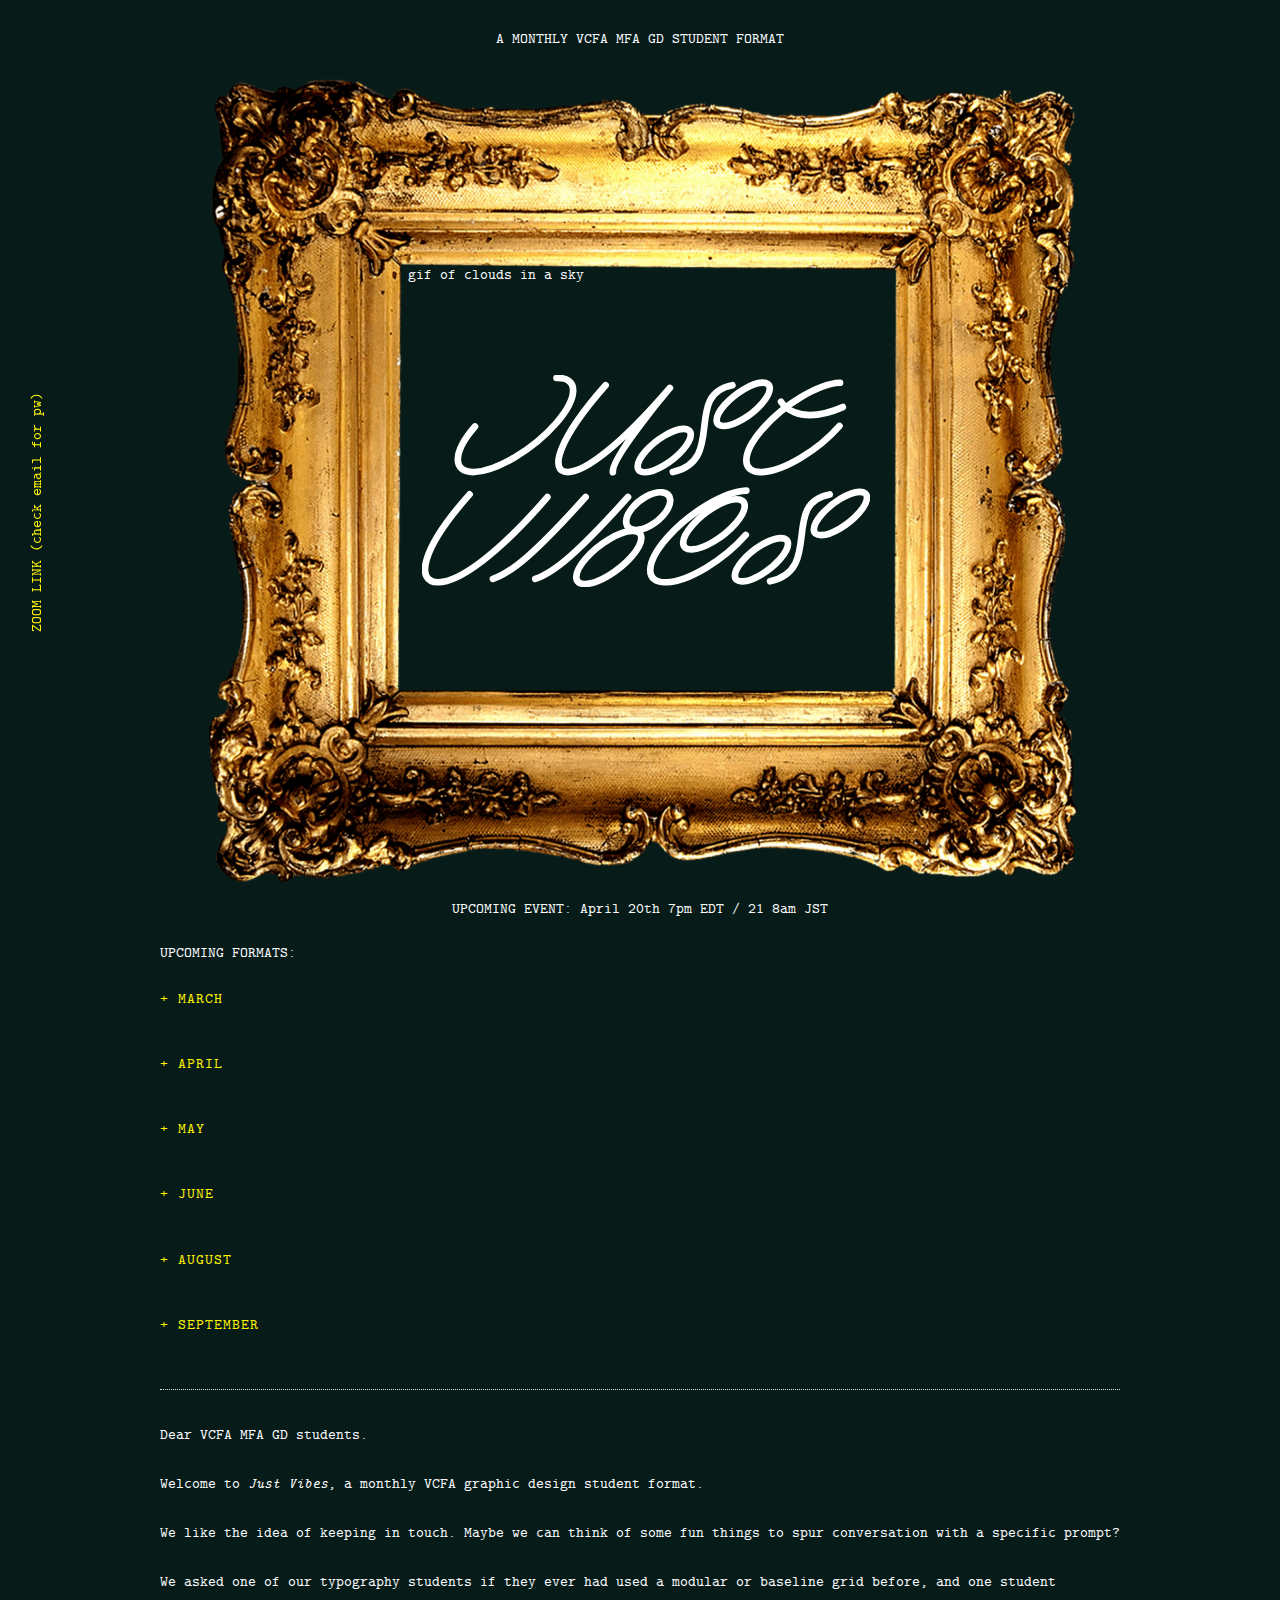
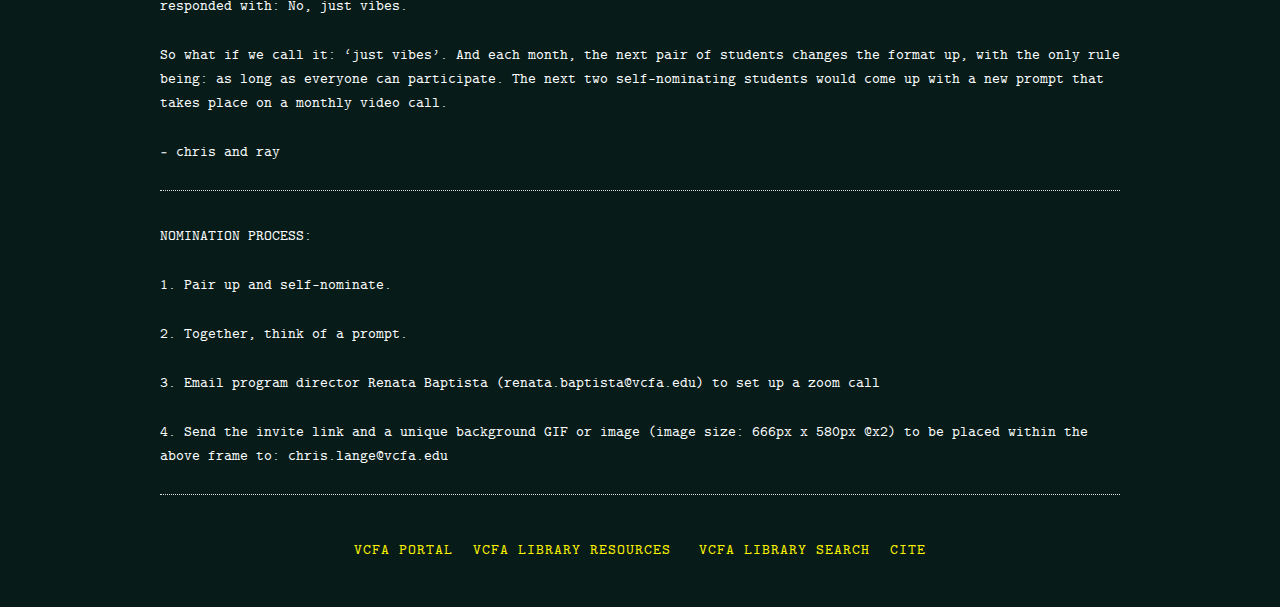
==== index.html @ 7ea43bc2 "Update index.html" ====
<!DOCTYPE html>
<html lang="en">
<head>
  <!-- WORDMARK DESIGNED BY RAY MASAKI / WEBSITE DESIGNED AND CODED BY CHRIS LANGE


    Thanks to: xzya for the jQuery scroll  https://www.w3schools.com/html/html_comments.asp
  –––––––––––––––––––––––––––––––––––––––––––––––––– -->
  <!-- Basic Page Needs
  –––––––––––––––––––––––––––––––––––––––––––––––––– -->
  <meta charset="utf-8">
  <title>VCFA GRAPHIX DESIGN STUDENTS - JUST VIBES</title>
  <meta name="description" content="">
  <meta name="author" content="">

  <!-- Mobile Specific Metas
  –––––––––––––––––––––––––––––––––––––––––––––––––– -->
  <meta name="viewport" content="width=device-width, initial-scale=1">

  <!-- FONT
  –––––––––––––––––––––––––––––––––––––––––––––––––– -->
  <link href="cmun-typewriter.css" rel="stylesheet" type="text/css">

  <!-- CSS
  –––––––––––––––––––––––––––––––––––––––––––––––––– -->
  <link rel="stylesheet" href="css/normalize.css">
  <link rel="stylesheet" href="css/skeleton.css">

  <!-- Favicon
  –––––––––––––––––––––––––––––––––––––––––––––––––– -->
  <link rel="icon" type="image/svg" href="images/dewey-lounge-favicon.svg">


<style>

body {background-color: #071C19}




.accordion {
  
  color: #0E3530;
  cursor: pointer;
  padding: 0px;
  margin-top:0.75em;
  width: 100%;
  border: none;
  text-align: left;
  outline: none;
  font-size: 15px;
  transition: 0.8s;
}



.active, .accordion:hover {
  background-color: 0E3530;
}

.panel {
  padding: 0px;

  max-height: 0;
  overflow: auto;
  transition: max-height 0.2s ease-out;
}

.topright {
  position: fixed;
  top: 0;
  right: 0;
  width: 2em;
  height: 2em;
  z-index: +1;
}

</style>
</head>

<body>

  <div class="rectangle">
  <center>
   <span><br>
    <h6>A MONTHLY VCFA MFA GD STUDENT FORMAT</h6>
  </span>
  </center>

</div>

<div class="container-left">
<p-label><a href="https://vcfa.zoom.us/j/89915987744" target="_blank">ZOOM LINK (check email for pw)</a></p-label>
</div> 

<div class="container-right">
<p-label-2 id="demo"></p-label-2>
</div> 

  <div class="rectangle">
      <img src="images/ezgif-4-9be7633cf8-min.gif" alt="animated gif of clouds in a sky">
      <img src="images/png-frames-for-pictures-vintage-gold-frame-1600.svg" alt="decorative wooden frame" class="layer2"> 
      <img src="images/just-vibes-ray-masaki.svg" alt="wordmark that says just vibes" class="layer3">
      </div>

  <!-- Primary Page Layout
  –––––––––––––––––––––––––––––––––––––––––––––––––– -->
  <div class="container">
    <div class="row">
      <div class="twelve column">
       
    
  <center>
<h6>UPCOMING EVENT: April 20th 7pm EDT / 21 8am JST</h6></center></div>
 
<div class="container2"><hr>
  <div> <th>UPCOMING FORMATS:</th></div>
<button class="accordion" aria-label="open march label"><a href="#MAR">+ MARCH</a></button>
<div class="panel">

<table class="u-full-width">
  <thead>
    <tr>
      <th>DAY</th>
    </tr>
  </thead>

  <tbody>
    <tr>
      <td><a href="https://www.worldtimebuddy.com/?qm=1&lid=5,1850147,5809844,2657896,14&h=5&date=2023-3-14&sln=19-20&hf=1" target="_blank">March 14th 7pm EDT / 15th 8am JST</a></td>



      <td>CHRIS LANGE + RAY MASAKI @ ZOOM<a href="https://vcfa.zoom.us/j/84972656497" target="_blank"> { J O I N }</a> </td>
        <p><i>Just Vibes 01</i>: It would be nice to have something to respond to, to spur conversation. Bring a single image of your current vibe. It can be from a recent project or feeling. </p>
    </tr>
  </tbody>
</table>
</div>

<button class="accordion" aria-label="open april label"><a href="#APR">+ APRIL</a></button>
<div class="panel">

  <table class="u-full-width">
  <thead>
    <tr>
      <th>DAY</th>
    </tr>
  </thead>

  <tbody>
  
    <tr>
      <td>April 20th 7pm EDT / 21 8am JST</td>
      <td>LEAH CHUTZ + SCOTT GLADD <a href="https://vcfa.zoom.us/j/89915987744" target="_blank"> { J O I N }</a></td>
       <p><i>Just Vibes 02</i>: You do NOT want to miss this one because Scott and I will be MCing what is sure to be the most radical birthday extravaganzaaa for our dear, dear friend Ana who's birthday is 4/18! Party hats are strongly encouraged along with your best party shirt for all of us to see in your Zoom square! Virtual games, hangs, and songs ready to be sangs await!</p>
    </tr>   
  </tbody>
</table>
</div>


<button class="accordion" aria-label="open may label"><a href="#MAY">+ MAY</a></button>
<div class="panel">

  <table class="u-full-width">
  <thead>
    <tr>
      <th>DAY</th>
    </tr>
  </thead>

  <tbody>
  
    <tr>
      <td>YOUR CHOICE</td>
      <td>SELF NOMINATE IN PAIRS TO HOST AN UPCOMING FORMAT</td>
    </tr>   
  </tbody>
</table>
</div>

<button class="accordion" aria-label="open june label"><a href="#JUN">+ JUNE</a></button>
<div class="panel">

  <table class="u-full-width">
  <thead>
    <tr>
      <th>DAY</th>
    </tr>
  </thead>

  <tbody>
  
    <tr>
      <td>YOUR CHOICE</td>
      <td>SELF NOMINATE IN PAIRS TO HOST AN UPCOMING FORMAT</td>
    </tr>   
  </tbody>
</table>
</div>

<button class="accordion" aria-label="open aug label"><a href="#AUG">+ AUGUST</a></button>
<div class="panel">

  <table class="u-full-width">
  <thead>
    <tr>
      <th>DAY</th>
    </tr>
  </thead>

  <tbody>
  
    <tr>
      <td>YOUR CHOICE</td>
      <td>SELF NOMINATE IN PAIRS TO HOST AN UPCOMING FORMAT</td>
    </tr>   
  </tbody>
</table>
</div>


<button class="accordion" aria-label="open september label"><a href="#SEPT">+ SEPTEMBER</a></button>
<div class="panel">
  <table class="u-full-width">
  <thead>
    <tr>
      <th>DAY</th>
    </tr>
  </thead>

  <tbody>
  
    <tr>
      <td>YOUR CHOICE</td>
      <td>SELF NOMINATE IN PAIRS TO HOST AN UPCOMING FORMAT</td>
    </tr>   
  </tbody>
</table>
</div>
<br>
<hr>
<br>
<div>
<p>Dear VCFA MFA GD students.</p>
<p>
Welcome to <i>Just Vibes</i>, a monthly VCFA graphic design student format.</p> 
<p>
We like the idea of keeping in touch. Maybe we can think of some fun things to spur conversation with a specific prompt?</p>
<p>
We asked one of our typography students if they ever had used a modular or baseline grid before, and one student responded with:
No, just vibes.</p>

<p>So what if we call it: ‘just vibes’. And each month, the next pair of students changes the format up, with the only rule being: as long as everyone can participate. The next two self-nominating students would come up with a new prompt that takes place on a monthly video call.</p>

<p>
— chris and ray
</p>
<hr>
<br>
<p>NOMINATION PROCESS:</p>
<p>1. Pair up and self-nominate.</p>
<p>2. Together, think of a prompt.</p>
<p>3. Email program director Renata Baptista (renata.baptista@vcfa.edu) to set up a zoom call</p>
<p>4. Send the invite link and a unique background GIF or image (image size: 666px x 580px @x2) to be placed within the above frame to: chris.lange@vcfa.edu</p>
<hr>
</div>





<div class="rectangle2"><center><br>
<button><a href="https://myvcfa.vcfa.edu/">VCFA Portal</a></button><button><a href="https://docs.google.com/spreadsheets/d/1Y0GNFX3vWnWqnLtwWitzcQCJeewG-rWk/edit?usp=sharing&ouid=108712782989875195859&rtpof=true&sd=true" target="_blank">VCFA Library Resources</a></button>
<button><a href="https://vcfalibrary.on.worldcat.org/discovery" target="_blank">VCFA Library Search</a></button><button><a href="https://www.mybib.com/tools/apa-citation-generator" target="_blank">CITE</a></button></center>

<br>

<script>
var acc = document.getElementsByClassName("accordion");
var i;

for (i = 0; i < acc.length; i++) {
  acc[i].addEventListener("click", function() {
    this.classList.toggle("active");
    var panel = this.nextElementSibling;
    if (panel.style.maxHeight) {
      panel.style.maxHeight = null;
    } else {
      panel.style.maxHeight = panel.scrollHeight + "px";
    } 
  });
}
</script>


<script>
function myFunction(id) {
  var x = document.getElementById(id);
  if (x.className.indexOf("w3-show") == -1) {
    x.className += " w3-show";
  } else { 
    x.className = x.className.replace(" w3-show", "");
  }
}
</script>

<script>
// Set the date we're counting down to
var countDownDate = new Date("Apr 20, 2023 19:00:00").getTime();

// Update the count down every 1 second
var x = setInterval(function() {

  // Get today's date and time
  var now = new Date().getTime();
    
  // Find the distance between now and the count down date
  var distance = countDownDate - now;
    
  // Time calculations for days, hours, minutes and seconds
  var days = Math.floor(distance / (1000 * 60 * 60 * 24));
  var hours = Math.floor((distance % (1000 * 60 * 60 * 24)) / (1000 * 60 * 60));
  var minutes = Math.floor((distance % (1000 * 60 * 60)) / (1000 * 60));
  var seconds = Math.floor((distance % (1000 * 60)) / 1000);
    
  // Output the result in an element with id="demo"
  document.getElementById("demo").innerHTML = days + "d " + hours + "h "
  + minutes + "m " + seconds + "s ";
    
  // If the count down is over, write some text 
  if (distance < 0) {
    clearInterval(x);
    document.getElementById("demo").innerHTML = "EXPIRED";
  }
}, 1000);
</script>



         



<!-- End Document
  –––––––––––––––––––––––––––––––––––––––––––––––––– -->
</body>
</html>
---- cmun-typewriter.css ----
@font-face {
	font-family: 'Computer Modern Typewriter';
	src: url('cmuntt.eot');
	src: url('cmuntt.eot?#iefix') format('embedded-opentype'),
		 url('cmuntt.woff') format('woff'),
		 url('cmuntt.ttf') format('truetype'),
		 url('cmuntt.svg#cmuntt') format('svg');
	font-weight: normal;
	font-style: normal;
}


@font-face {
	font-family: 'Computer Modern Typewriter';
	src: url('cmuntb.eot');
	src: url('cmuntb.eot?#iefix') format('embedded-opentype'),
		 url('cmuntb.woff') format('woff'),
		 url('cmuntb.ttf') format('truetype'),
		 url('cmuntb.svg#cmuntb') format('svg');
	font-weight: bold;
	font-style: normal;
}


@font-face {
	font-family: 'Computer Modern Typewriter';
	src: url('cmunit.eot');
	src: url('cmunit.eot?#iefix') format('embedded-opentype'),
		 url('cmunit.woff') format('woff'),
		 url('cmunit.ttf') format('truetype'),
		 url('cmunit.svg#cmunit') format('svg');
	font-weight: normal;
	font-style: italic;
}


@font-face {
	font-family: 'Computer Modern Typewriter';
	src: url('cmuntx.eot');
	src: url('cmuntx.eot?#iefix') format('embedded-opentype'),
		 url('cmuntx.woff') format('woff'),
		 url('cmuntx.ttf') format('truetype'),
		 url('cmuntx.svg#cmuntx') format('svg');
	font-weight: bold;
	font-style: italic;
}
---- css/skeleton.css ----
/*
* Skeleton V2.0.4
* Copyright 2014, Dave Gamache
* www.getskeleton.com
* Free to use under the MIT license.
* http://www.opensource.org/licenses/mit-license.php
* 12/29/2014
*/


/* Table of contents
––––––––––––––––––––––––––––––––––––––––––––––––––
- Grid
- Base Styles
- Typography
- Links
- Buttons
- Forms
- Lists
- Code
- Tables
- Spacing
- Utilities
- Clearing
- Media Queries
*/


/* Grid
–––––––––––––––––––––––––––––––––––––––––––––––––– */
.container {
  position: relative;
  width: 100%;
  max-width: 960px;
  margin: 0 auto;
  padding: 0 20px;
  box-sizing: border-box; }
.column,
.columns {
  width: 100%;
  float: left;
  box-sizing: border-box; }

.container-left {
  position: fixed;
  margin-left:2%;
  margin-right:80%;
  margin-top:25%;
  }


  .container-right {
  position: fixed;
  margin-left:95%;
  margin-right:4%;
  margin-top:25%;
  }

/* For devices larger than 400px */
@media (min-width: 400px) {
  .container {
    width: 85%;
    padding: 0; }
    .rectangle3 {columns: 1;
    -webkit-columns: 1;
    -moz-columns: 1;}
}

/* For devices larger than 550px */
@media (min-width: 550px) {



  .rectangle3 {columns: 2;
    -webkit-columns: 2;
    -moz-columns: 2;}
  .container {
    width: 80%; }
  .column,
  .columns {
    margin-left: 4%; }
  .column:first-child,
  .columns:first-child {
    margin-left: 0; }

  .one.column,
  .one.columns                    { width: 4.66666666667%; }
  .two.columns                    { width: 13.3333333333%; }
  .three.columns                  { width: 22%;            }
  .four.columns                   { width: 30.6666666667%; }
  .five.columns                   { width: 39.3333333333%; }
  .six.columns                    { width: 48%;            }
  .seven.columns                  { width: 56.6666666667%; }
  .eight.columns                  { width: 65.3333333333%; }
  .nine.columns                   { width: 74.0%;          }
  .ten.columns                    { width: 82.6666666667%; }
  .eleven.columns                 { width: 91.3333333333%; }
  .twelve.columns                 { width: 100%; margin-left: 0; }

  .one-third.column               { width: 30.6666666667%; }
  .two-thirds.column              { width: 65.3333333333%; }

  .one-half.column                { width: 48%; }

  /* Offsets */
  .offset-by-one.column,
  .offset-by-one.columns          { margin-left: 8.66666666667%; }
  .offset-by-two.column,
  .offset-by-two.columns          { margin-left: 17.3333333333%; }
  .offset-by-three.column,
  .offset-by-three.columns        { margin-left: 26%;            }
  .offset-by-four.column,
  .offset-by-four.columns         { margin-left: 34.6666666667%; }
  .offset-by-five.column,
  .offset-by-five.columns         { margin-left: 43.3333333333%; }
  .offset-by-six.column,
  .offset-by-six.columns          { margin-left: 52%;            }
  .offset-by-seven.column,
  .offset-by-seven.columns        { margin-left: 60.6666666667%; }
  .offset-by-eight.column,
  .offset-by-eight.columns        { margin-left: 69.3333333333%; }
  .offset-by-nine.column,
  .offset-by-nine.columns         { margin-left: 78.0%;          }
  .offset-by-ten.column,
  .offset-by-ten.columns          { margin-left: 86.6666666667%; }
  .offset-by-eleven.column,
  .offset-by-eleven.columns       { margin-left: 95.3333333333%; }

  .offset-by-one-third.column,
  .offset-by-one-third.columns    { margin-left: 34.6666666667%; }
  .offset-by-two-thirds.column,
  .offset-by-two-thirds.columns   { margin-left: 69.3333333333%; }

  .offset-by-one-half.column,
  .offset-by-one-half.columns     { margin-left: 52%; }

}


/* Base Styles
–––––––––––––––––––––––––––––––––––––––––––––––––– */
/* NOTE
html is set to 62.5% so that all the REM measurements throughout Skeleton
are based on 10px sizing. So basically 1.5rem = 15px :) */
html {
  font-size: 62.5%; }
body {
  font-size: 1.5em; /* currently ems cause chrome bug misinterpreting rems on body element */
  line-height: 1.6;
  font-weight: 400;
  font-family: "Computer Modern Typewriter", Lucida Grande, monospace;
  color: #FFF; 
  z-index:-1;
  }




/* Typography
–––––––––––––––––––––––––––––––––––––––––––––––––– */
h1, h2, h3, h4, h5, h6 {
  margin-top: 0;
  margin-bottom: 2rem;
  font-weight: 300; }
h1 { font-family: "Computer Modern Typewriter"; color: #152F2C; font-size: 4.0rem; line-height: 1.2;  letter-spacing: -.1rem; margin-bottom:2rem}
h2 { font-family: "Computer Modern Typewriter"; font-size: 3.6rem; line-height: 1.25; letter-spacing: -.1rem; }
h3 { font-family: "Computer Modern Typewriter"; font-size: 3.0rem; line-height: 1.3;  letter-spacing: -.1rem; }
h4 { font-family: "Computer Modern Typewriter"; font-size: 2.4rem; line-height: 1.35; letter-spacing: -.08rem; }
h5 { font-family: "Computer Modern Typewriter"; font-size: 1.8rem; line-height: 1.5;  letter-spacing: -.05rem; }
h6 { font-family: "Computer Modern Typewriter"; font-size: 1.5rem; line-height: 1.6;  letter-spacing: 0; margin-top: 4px;}

/* Larger than phablet */
@media (min-width: 550px) {
  h1 { font-family: "Computer Modern Typewriter"; font-size: 5.0rem; margin-bottom:2rem}
  h2 { font-family: "Computer Modern Typewriter"; font-size: 4.2rem; }
  h3 { font-family: "Computer Modern Typewriter"; font-size: 3.6rem; }
  h4 { font-family: "Computer Modern Typewriter"; font-size: 3.0rem; }
  h5 { font-family: "Computer Modern Typewriter"; font-size: 2.4rem; }
  h6 { font-family: "Computer Modern Typewriter"; font-size: 1.5rem; }
}


p {
  font-family: "Computer Modern Typewriter";
  color: #FFF;
  margin-top: 0; 
background-color: 071C19; }



/* Links
–––––––––––––––––––––––––––––––––––––––––––––––––– */
a {
  color: #FFF500; 
text-decoration: none}
a:hover {
  background-color: yellow; 
  color: black;
  transition: 0.4s;}


/* Buttons
–––––––––––––––––––––––––––––––––––––––––––––––––– */
.button,
button,
input[type="submit"],
input[type="reset"],
input[type="button"] {
  font-family: "Computer Modern Typewriter";
  display: inline-block;
  height: 44px;
  padding: 0 1rem;
  font-color: #144944;
  color: #144944;
  text-align: center;
  font-size: 15px;
  line-height: 38px;
  letter-spacing: .1rem;
  text-transform: uppercase;
  text-decoration: none;
  white-space: nowrap;
  background-color: transparent;
  border-radius: 0px;
  border: none;
  cursor: pointer;
  box-sizing: border-box; }
.button:hover,
button:hover,
input[type="submit"]:hover,
input[type="reset"]:hover,
input[type="button"]:hover,
.button:focus,
button:focus,
input[type="submit"]:focus,
input[type="reset"]:focus,
input[type="button"]:focus {
  color: #333;
  border-color: blue;
  outline: 0; }
.button.button-primary,
button.button-primary,
input[type="submit"].button-primary,
input[type="reset"].button-primary,
input[type="button"].button-primary {
  color: #FFF;
  background-color: #33C3F0;
  border-color: #33C3F0; }
.button.button-primary:hover,
button.button-primary:hover,
input[type="submit"].button-primary:hover,
input[type="reset"].button-primary:hover,
input[type="button"].button-primary:hover,
.button.button-primary:focus,
button.button-primary:focus,
input[type="submit"].button-primary:focus,
input[type="reset"].button-primary:focus,
input[type="button"].button-primary:focus {
  color: #FFF;
  background-color: #1EAEDB;
  border-color: #1EAEDB; }


/* Forms
–––––––––––––––––––––––––––––––––––––––––––––––––– */
input[type="email"],
input[type="number"],
input[type="search"],
input[type="text"],
input[type="tel"],
input[type="url"],
input[type="password"],
textarea,
select {
  height: 38px;
  padding: 6px 10px; /* The 6px vertically centers text on FF, ignored by Webkit */
  background-color: #fff;
  border: 1px solid #D1D1D1;
  border-radius: 4px;
  box-shadow: none;
  box-sizing: border-box; }
/* Removes awkward default styles on some inputs for iOS */
input[type="email"],
input[type="number"],
input[type="search"],
input[type="text"],
input[type="tel"],
input[type="url"],
input[type="password"],
textarea {
  -webkit-appearance: none;
     -moz-appearance: none;
          appearance: none; }
textarea {
  min-height: 65px;
  padding-top: 6px;
  padding-bottom: 6px; }
input[type="email"]:focus,
input[type="number"]:focus,
input[type="search"]:focus,
input[type="text"]:focus,
input[type="tel"]:focus,
input[type="url"]:focus,
input[type="password"]:focus,
textarea:focus,
select:focus {
  border: 1px solid #33C3F0;
  outline: 0; }
label,
legend {
  display: block;
  margin-bottom: .5rem;
  font-weight: 600; }
fieldset {
  padding: 0;
  border-width: 0; }
input[type="checkbox"],
input[type="radio"] {
  display: inline; }
label > .label-body {
  display: inline-block;
  margin-left: .5rem;
  font-weight: normal; }


/* Lists
–––––––––––––––––––––––––––––––––––––––––––––––––– */
ul {
  list-style: circle inside; }
ol {
  list-style: decimal inside; }
ol, ul {
  padding-left: 0;
  margin-top: 0; }
ul ul,
ul ol,
ol ol,
ol ul {
  margin: 1.5rem 0 1.5rem 3rem;
  font-size: 90%; }
li {
  margin-bottom: 1rem; }


/* Code
–––––––––––––––––––––––––––––––––––––––––––––––––– */
code {
  padding: .2rem .5rem;
  margin: 0 .2rem;
  font-size: 90%;
  white-space: nowrap;
  background: #F1F1F1;
  border: 1px solid #E1E1E1;
  border-radius: 4px; }
pre > code {
  display: block;
  padding: 1rem 1.5rem;
  white-space: pre; }


/* Tables
–––––––––––––––––––––––––––––––––––––––––––––––––– */
th

{  background-color: #071C19;
  padding: 1em;
  text-align: left;
}

td {
  padding: 1em;
  text-align: left;

}
th:first-child,
td:first-child {
  padding-left: 0; }
th:last-child,
td:last-child {
  padding-right: 0; 
}

tbody tr:nth-child(odd){
  background-color: #0E3530;
 
}

tbody tr:nth-child(even){
  background-color: #071C19;
 
}

p-label {        
  writing-mode: vertical-rl;
  text-orientation: mixed;
  rotate: 180deg;
  text-align: right;


}

p-label-2 {        
  writing-mode: vertical-rl;
  text-orientation: mixed;
  text-align: right;



}


.nav-icon:hover {

/* Permalink - use to edit and share this gradient: https://colorzilla.com/gradient-editor/#ffff00+0,000000+100&0.65+0,0+100 */
background: -moz-radial-gradient(center, ellipse cover,  rgba(255,255,0,0.65) 0%, rgba(0,0,0,0) 100%); /* FF3.6-15 */
background: -webkit-radial-gradient(center, ellipse cover,  rgba(255,255,0,0.65) 0%,rgba(0,0,0,0) 100%); /* Chrome10-25,Safari5.1-6 */
background: radial-gradient(ellipse at center,  rgba(255,255,0,0.65) 0%,rgba(0,0,0,0) 100%); /* W3C, IE10+, FF16+, Chrome26+, Opera12+, Safari7+ */
filter: progid:DXImageTransform.Microsoft.gradient, startColorstr='#a6ffff00', endColorstr='#00000000',GradientType=1 ; /* IE6-9 fallback on horizontal gradient */


}


/* Spacing
–––––––––––––––––––––––––––––––––––––––––––––––––– */
button,
.button {
  margin-bottom: 1rem; }
input,
textarea,
select,
fieldset {
  margin-bottom: 1.5rem; }
pre,
blockquote,
dl,
figure,
table,
p,
ul,
ol,
form {
  margin-bottom: 2.5rem; }


img {

  position: absolute;
    display: block;
  margin-left: 25%;
  width: 50%;
  margin-top: 15%;
  z-index: +1;
}


.layer2 {
  position: relative;
  display: block;
  margin-left: auto;
  margin-right: auto;
    margin-top: 0px;
  width: 70%;
  z-index: +2;


}



.layer3 {
  position: absolute;
  display: block;
  margin-top: -40%;
    margin-left: 33%;
  width: 35%;
  z-index: +3;


}




/* Utilities
–––––––––––––––––––––––––––––––––––––––––––––––––– */
.u-full-width {
  width: 100%;
  box-sizing: border-box; }
.u-max-full-width {
  max-width: 100%;
  box-sizing: border-box; }
.u-pull-right {
  float: right; }
.u-pull-left {
  float: left; }


/* Misc
–––––––––––––––––––––––––––––––––––––––––––––––––– */
hr {
  margin-top: -2 rem;
  margin-bottom: 1rem;
  border-width: 0;
  border-top: 1px dotted #E1E1E1; }


/* Clearing
–––––––––––––––––––––––––––––––––––––––––––––––––– */

/* Self Clearing Goodness */
.container:after,
.row:after,
.u-cf {
  content: "";
  display: table;
  clear: both; }


/* Media Queries
–––––––––––––––––––––––––––––––––––––––––––––––––– */
/*
Note: The best way to structure the use of media queries is to create the queries
near the relevant code. For example, if you wanted to change the styles for buttons
on small devices, paste the mobile query code up in the buttons section and style it
there.
*/


/* Larger than mobile */
@media (min-width: 400px) {}

/* Larger than phablet (also point when grid becomes active) */
@media (min-width: 550px) {}

/* Larger than tablet */
@media (min-width: 750px) {}

/* Larger than desktop */
@media (min-width: 1000px) {}

/* Larger than Desktop HD */
@media (min-width: 1200px) {}




.vertical-center {
  display: flex;
  align-items: center;
  justify-content: center;

  display: -webkit-inline-box;
    -webkit-box-pack: center;
    -webkit-box-align: center;
}


}

/* Rectangle 1 */
.rectangle {
position: fixed;
left: 0%;
top: 0%;
width: 100%;
bottom: 96%;
z-index: +1;
background: #071C19;


}


/* Rectangle 2 */
.rectangle2 {
position: relative;
left: 0%;
top: 0%;
width: 100%;
bottom: 96%;
z-index: +1;

}


@font-face {
  font-family: 'Computer Modern Typewriter';
  src: url('cmuntt.eot');
  src: url('cmuntt.eot?#iefix') format('embedded-opentype'),
     url('cmuntt.woff') format('woff'),
     url('cmuntt.ttf') format('truetype'),
     url('cmuntt.svg#cmuntt') format('svg');
  font-weight: normal;
  font-style: normal;
}


@font-face {
  font-family: 'Computer Modern Typewriter';
  src: url('cmuntb.eot');
  src: url('cmuntb.eot?#iefix') format('embedded-opentype'),
     url('cmuntb.woff') format('woff'),
     url('cmuntb.ttf') format('truetype'),
     url('cmuntb.svg#cmuntb') format('svg');
  font-weight: bold;
  font-style: normal;
}


@font-face {
  font-family: 'Computer Modern Typewriter';
  src: url('cmunit.eot');
  src: url('cmunit.eot?#iefix') format('embedded-opentype'),
     url('cmunit.woff') format('woff'),
     url('cmunit.ttf') format('truetype'),
     url('cmunit.svg#cmunit') format('svg');
  font-weight: normal;
  font-style: italic;
}


@font-face {
  font-family: 'Computer Modern Typewriter';
  src: url('cmuntx.eot');
  src: url('cmuntx.eot?#iefix') format('embedded-opentype'),
     url('cmuntx.woff') format('woff'),
     url('cmuntx.ttf') format('truetype'),
     url('cmuntx.svg#cmuntx') format('svg');
  font-weight: bold;
  font-style: italic;
}
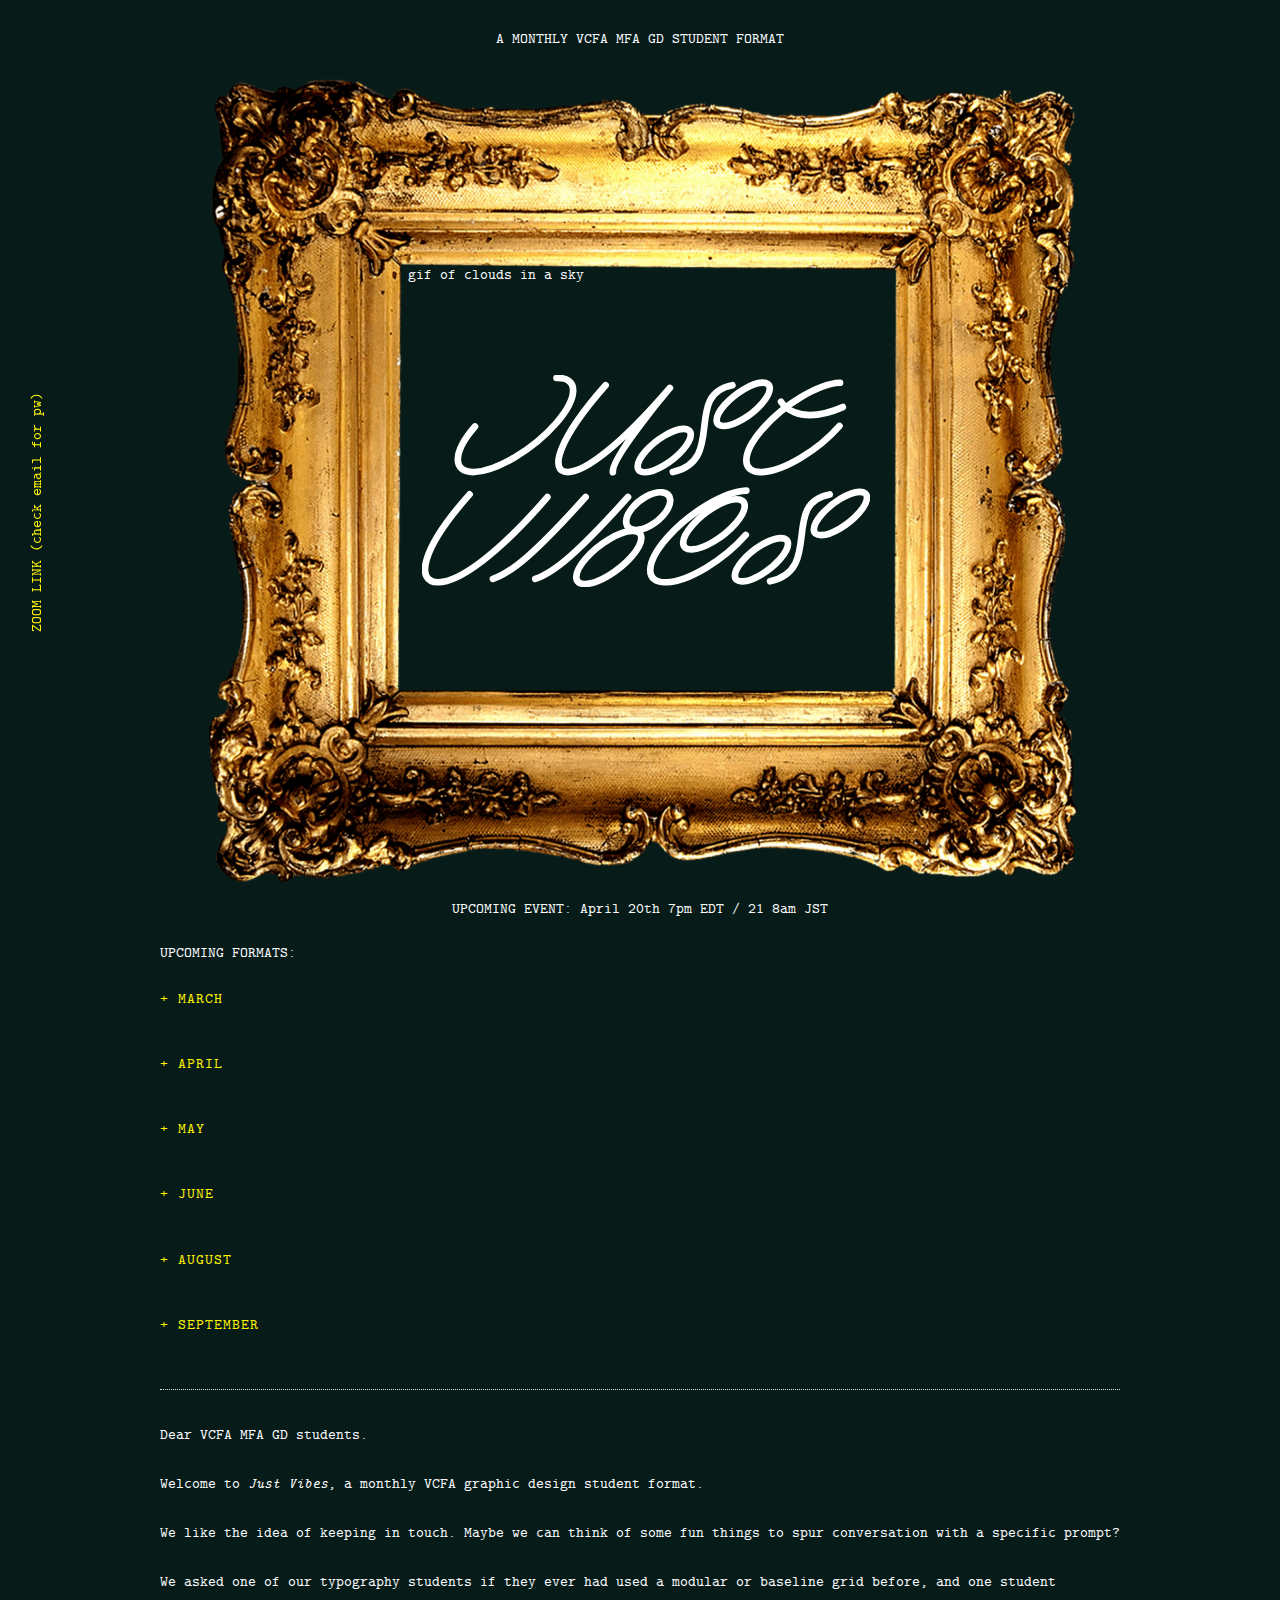
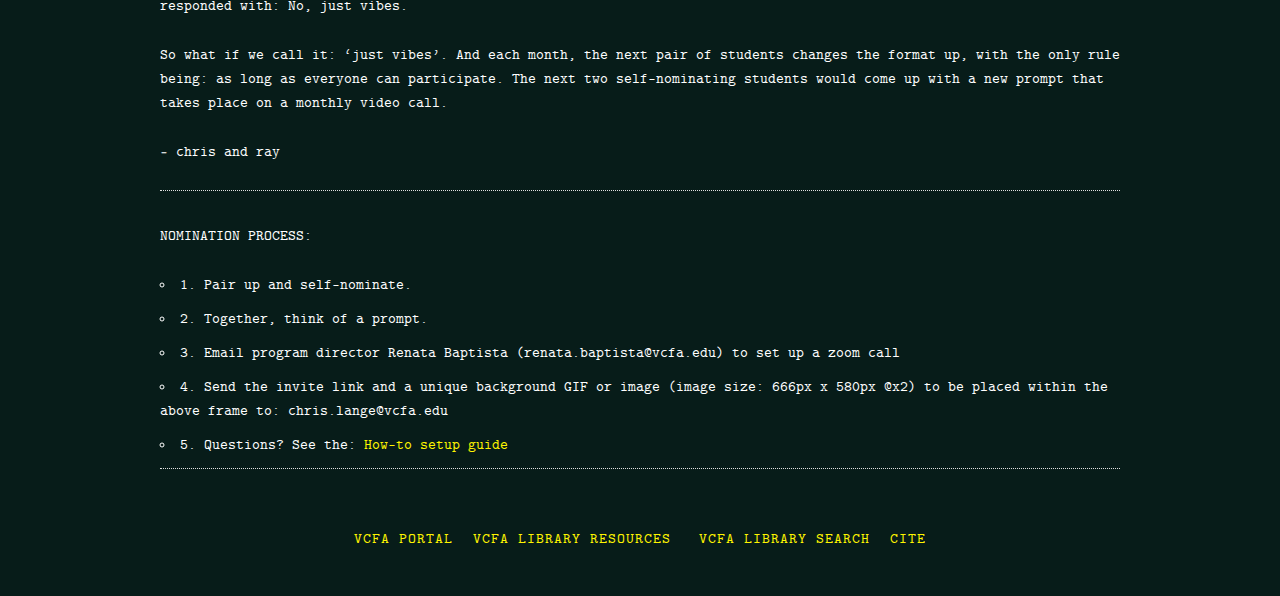
==== commit 55ca4f6c: "Update index.html" ====
--- a/index.html
+++ b/index.html
@@ -260,10 +260,12 @@
 <hr>
 <br>
 <p>NOMINATION PROCESS:</p>
-<p>1. Pair up and self-nominate.</p>
-<p>2. Together, think of a prompt.</p>
-<p>3. Email program director Renata Baptista (renata.baptista@vcfa.edu) to set up a zoom call</p>
-<p>4. Send the invite link and a unique background GIF or image (image size: 666px x 580px @x2) to be placed within the above frame to: chris.lange@vcfa.edu</p>
+<ul>
+<li>1. Pair up and self-nominate.</li>
+<li>2. Together, think of a prompt.</li>
+<li>3. Email program director Renata Baptista (renata.baptista@vcfa.edu) to set up a zoom call</li>
+<li>4. Send the invite link and a unique background GIF or image (image size: 666px x 580px @x2) to be placed within the above frame to: chris.lange@vcfa.edu</li>
+<li>5. Questions? See the: <a href="https://docs.google.com/document/d/1cIyqIaNbrRAfQzpfCn8QZ8dp1Rm2mbHehuaJZwwKjjU/edit?usp=sharing" target="_blank">How-to setup guide</a></li>
 <hr>
 </div>
 
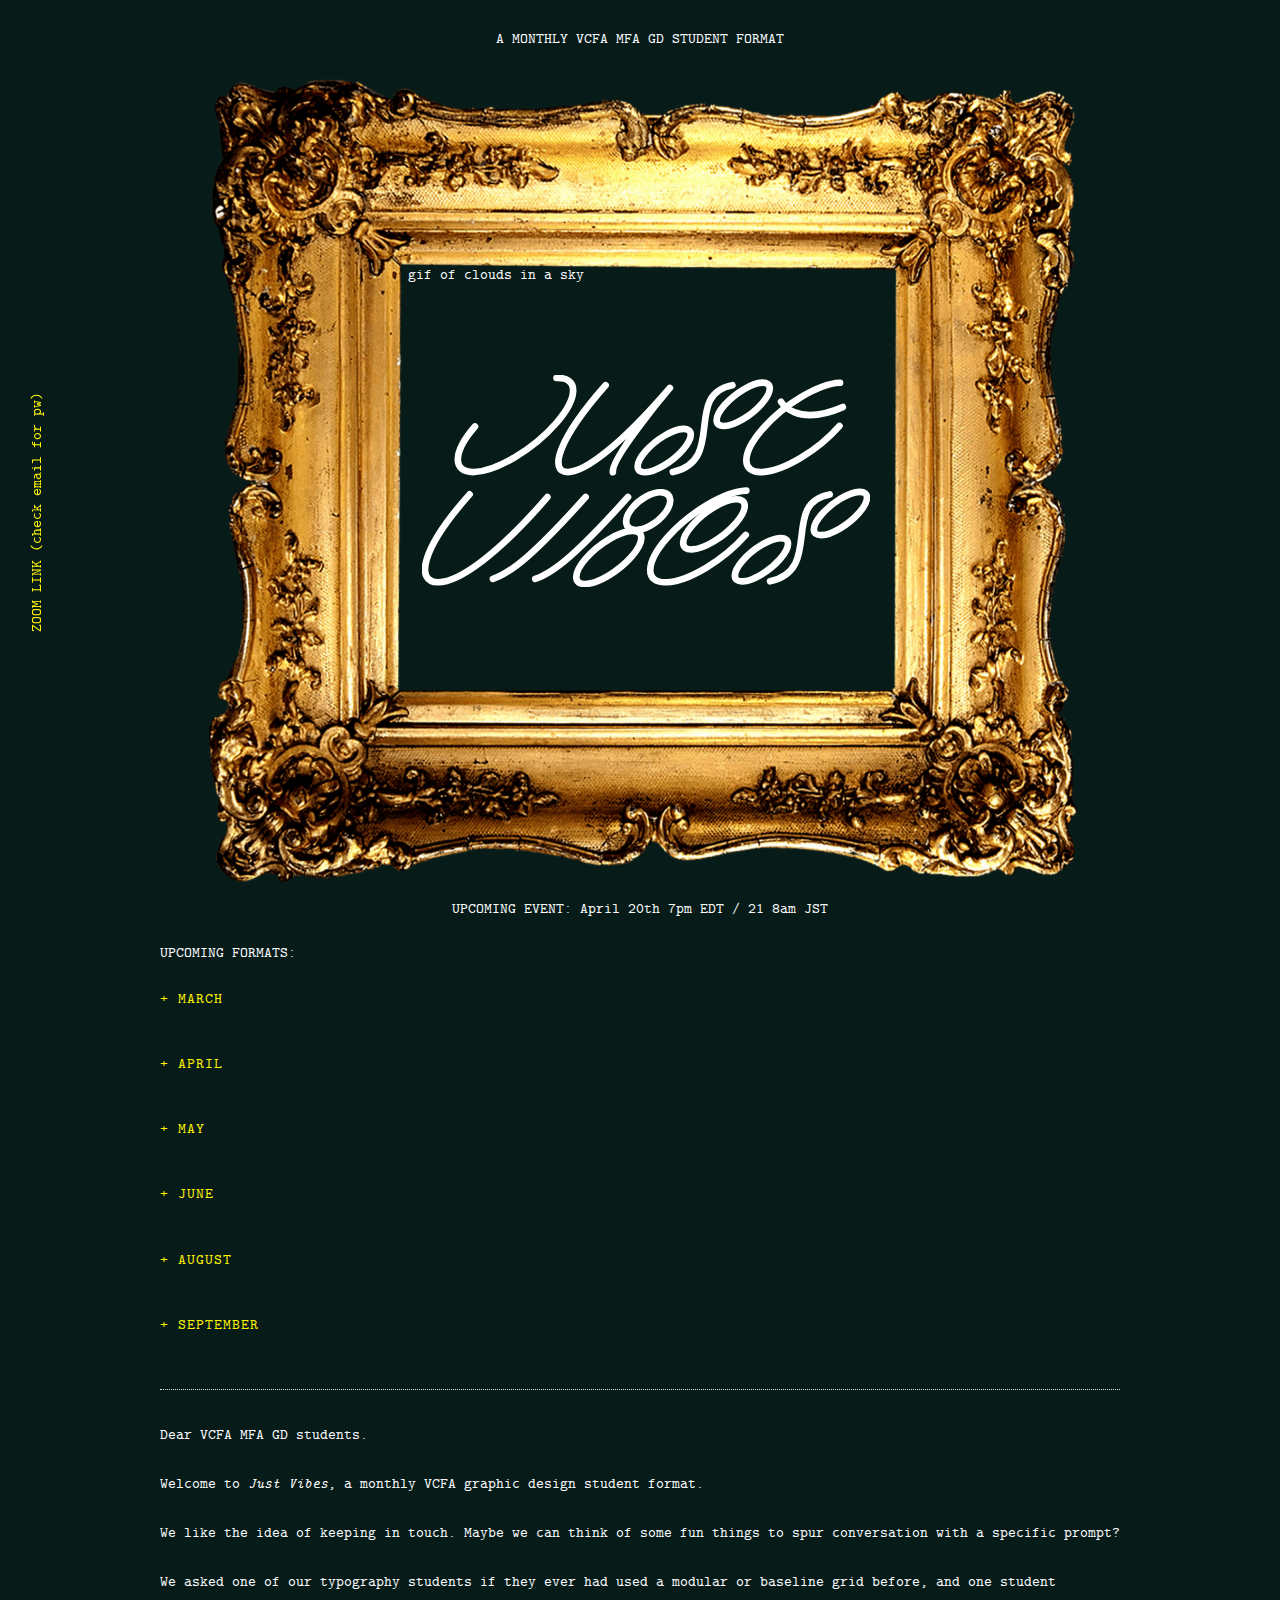
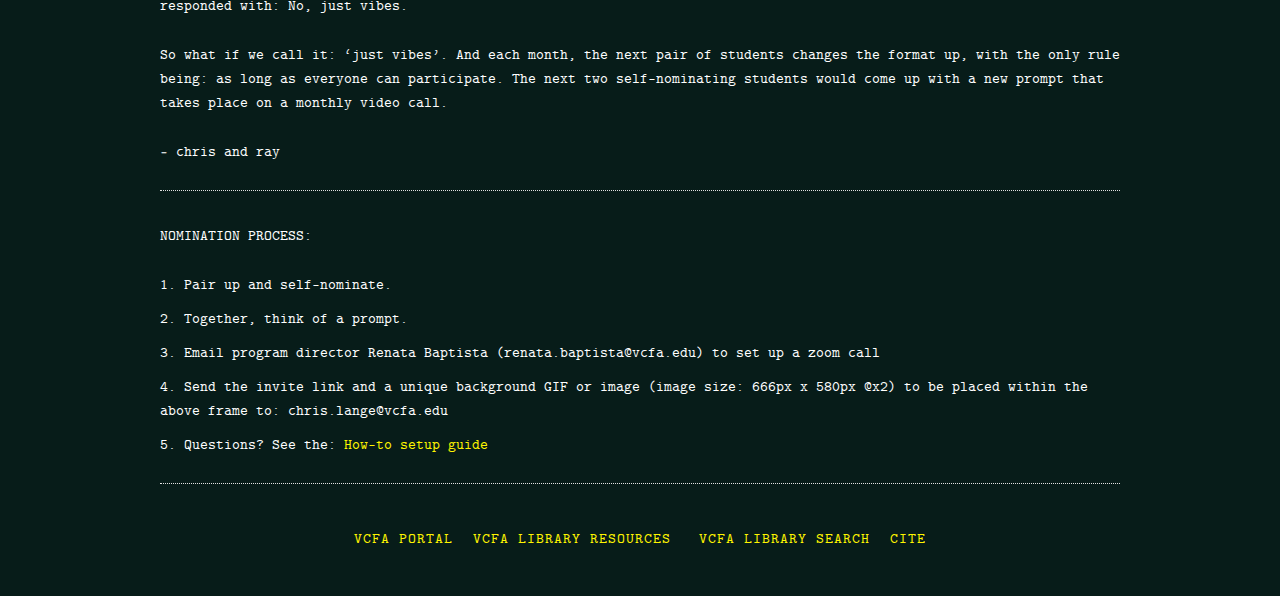
==== commit bff56b8c: "Update index.html" ====
--- a/index.html
+++ b/index.html
@@ -152,7 +152,7 @@
   
     <tr>
       <td>April 20th 7pm EDT / 21 8am JST</td>
-      <td>LEAH CHUTZ + SCOTT GLADD <a href="https://vcfa.zoom.us/j/89915987744" target="_blank"> { J O I N }</a></td>
+      <td>LEAH CHUTZ + SCOTT GLADD @ ZOOM<a href="https://vcfa.zoom.us/j/89915987744" target="_blank"> { J O I N }</a></td>
        <p><i>Just Vibes 02</i>: You do NOT want to miss this one because Scott and I will be MCing what is sure to be the most radical birthday extravaganzaaa for our dear, dear friend Ana who's birthday is 4/18! Party hats are strongly encouraged along with your best party shirt for all of us to see in your Zoom square! Virtual games, hangs, and songs ready to be sangs await!</p>
     </tr>   
   </tbody>
@@ -260,12 +260,14 @@
 <hr>
 <br>
 <p>NOMINATION PROCESS:</p>
-<ul>
-<li>1. Pair up and self-nominate.</li>
-<li>2. Together, think of a prompt.</li>
-<li>3. Email program director Renata Baptista (renata.baptista@vcfa.edu) to set up a zoom call</li>
-<li>4. Send the invite link and a unique background GIF or image (image size: 666px x 580px @x2) to be placed within the above frame to: chris.lange@vcfa.edu</li>
-<li>5. Questions? See the: <a href="https://docs.google.com/document/d/1cIyqIaNbrRAfQzpfCn8QZ8dp1Rm2mbHehuaJZwwKjjU/edit?usp=sharing" target="_blank">How-to setup guide</a></li>
+
+<ol>
+<li>Pair up and self-nominate.</li>
+<li>Together, think of a prompt.</li>
+<li>Email program director Renata Baptista (renata.baptista@vcfa.edu) to set up a zoom call</li>
+<li>Send the invite link and a unique background GIF or image (image size: 666px x 580px @x2) to be placed within the above frame to: chris.lange@vcfa.edu</li>
+<li>Questions? See the: <a href="https://docs.google.com/document/d/1cIyqIaNbrRAfQzpfCn8QZ8dp1Rm2mbHehuaJZwwKjjU/edit?usp=sharing" target="_blank">How-to setup guide</a></li>
+</ol>
 <hr>
 </div>
 
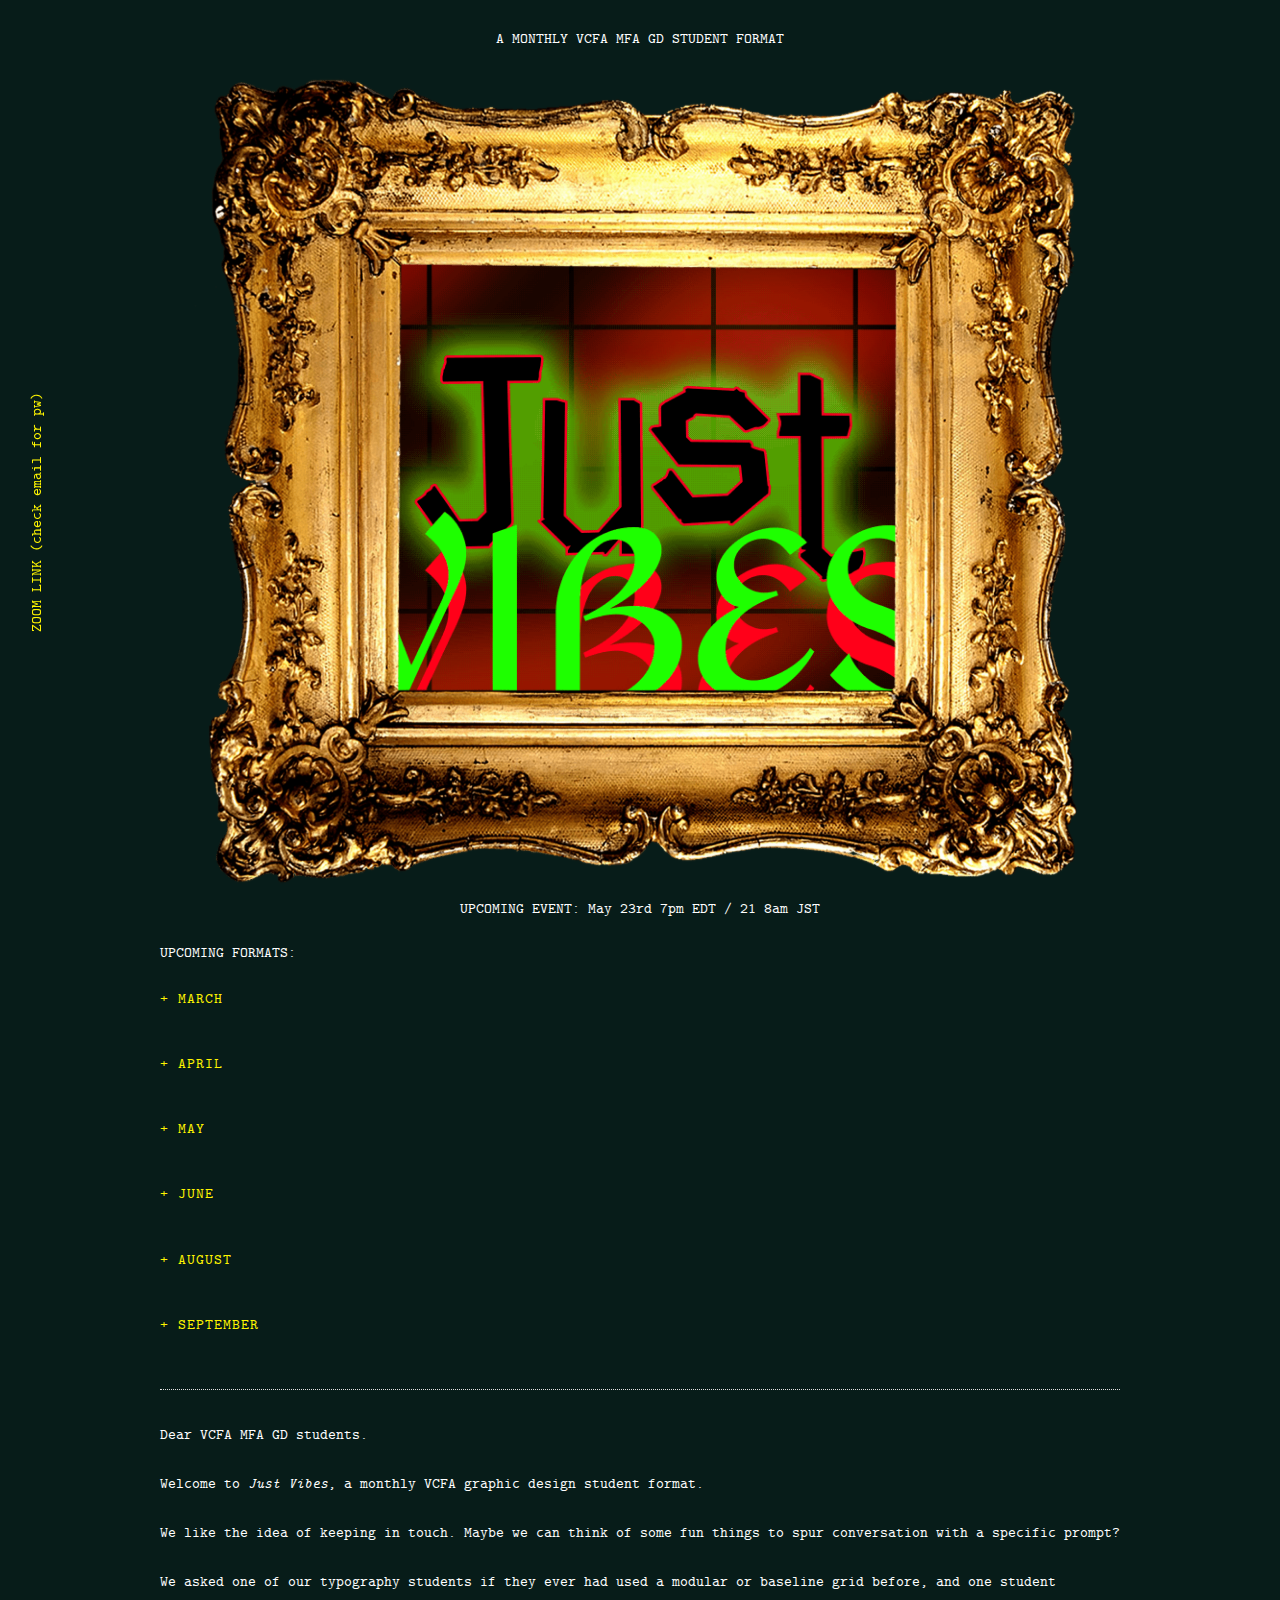
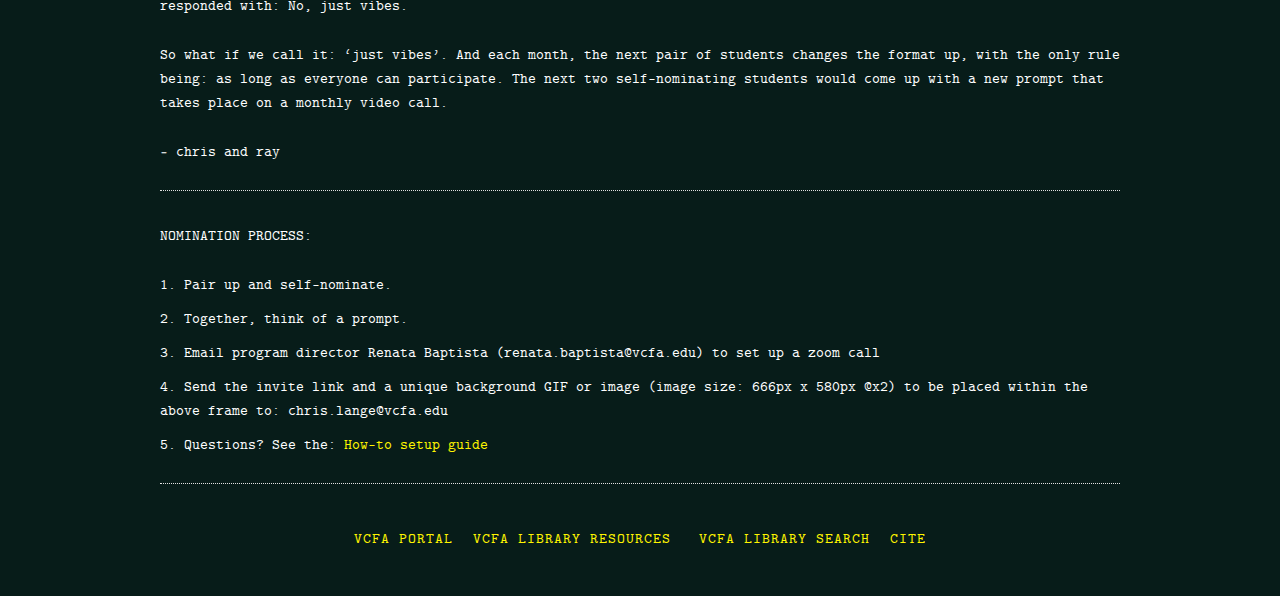
==== commit 0d65ee0c: "updates" ====
--- a/index.html
+++ b/index.html
@@ -98,9 +98,13 @@
 </div> 
 
   <div class="rectangle">
-      <img src="images/ezgif-4-9be7633cf8-min.gif" alt="animated gif of clouds in a sky">
+      <img src="images/just-vibes-may01.gif" alt="animated gif of clouds in a sky">
       <img src="images/png-frames-for-pictures-vintage-gold-frame-1600.svg" alt="decorative wooden frame" class="layer2"> 
+
+  <!-- Ray Masaki wordmark
+  –––––––––––––––––––––––––––––––––––––––––––––––––– 
       <img src="images/just-vibes-ray-masaki.svg" alt="wordmark that says just vibes" class="layer3">
+      -->
       </div>
 
   <!-- Primary Page Layout
@@ -111,7 +115,7 @@
        
     
   <center>
-<h6>UPCOMING EVENT: April 20th 7pm EDT / 21 8am JST</h6></center></div>
+<h6>UPCOMING EVENT: May 23rd 7pm EDT / 21 8am JST</h6></center></div>
  
 <div class="container2"><hr>
   <div> <th>UPCOMING FORMATS:</th></div>
@@ -173,8 +177,9 @@
   <tbody>
   
     <tr>
-      <td>YOUR CHOICE</td>
-      <td>SELF NOMINATE IN PAIRS TO HOST AN UPCOMING FORMAT</td>
+      <td>May 23rd 7pm EDT / 21 8am JST</td>
+      <td>KYLA + VIC</td>
+      <p><i>Just Vibes 03</i>:Hey everyone! It's that time of the month again for JUST VIBES. Join @Vic Rodriguez Tang and I as we host this next installment for a virtual Dewey Lounge hang complete with a fun card game. Not into that? That’s fine! If you’re familiar with Just Vibes you already know that it’s a place and time where we just vibe. We hope to see you there!</p>
     </tr>   
   </tbody>
 </table>
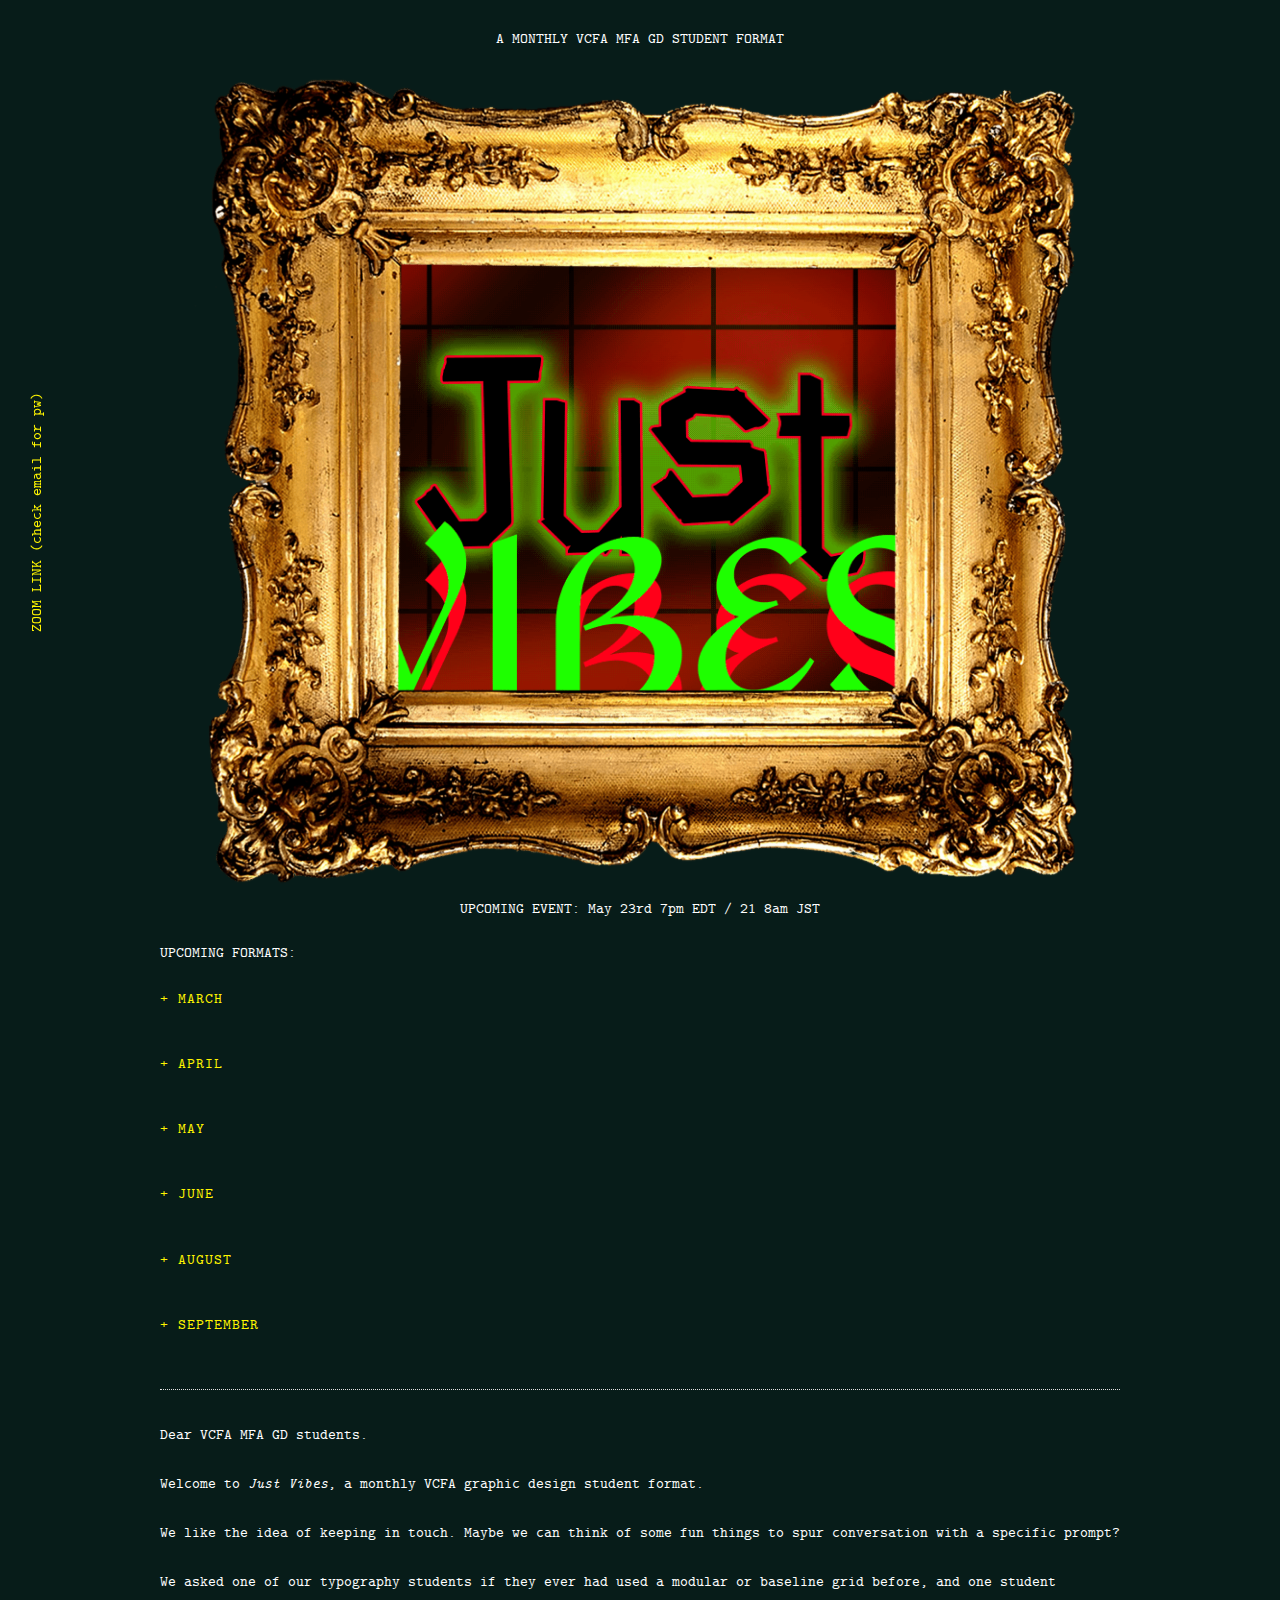
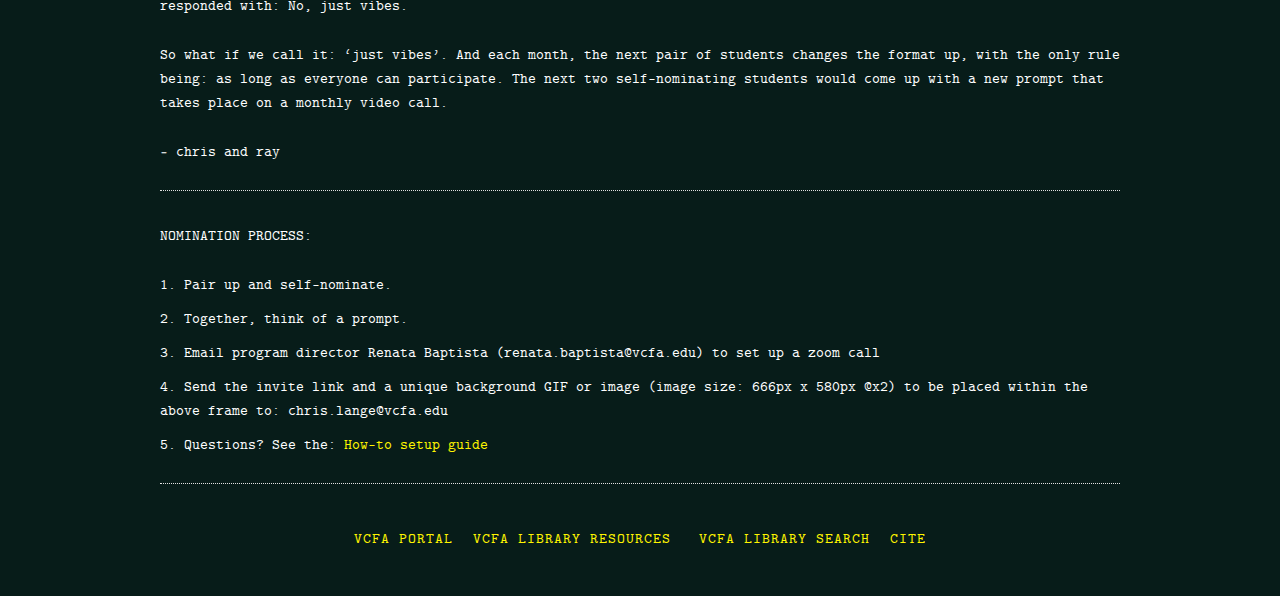
==== commit e6fbb59a: "Update index.html" ====
--- a/index.html
+++ b/index.html
@@ -178,8 +178,8 @@
   
     <tr>
       <td>May 23rd 7pm EDT / 21 8am JST</td>
-      <td>KYLA + VIC</td>
-      <p><i>Just Vibes 03</i>:Hey everyone! It's that time of the month again for JUST VIBES. Join @Vic Rodriguez Tang and I as we host this next installment for a virtual Dewey Lounge hang complete with a fun card game. Not into that? That’s fine! If you’re familiar with Just Vibes you already know that it’s a place and time where we just vibe. We hope to see you there!</p>
+      <td>KYLA PAOLUCCI + VIC RODRIGUEZ TANG</td>
+      <p><i>Just Vibes 03</i>:Hey everyone! It's that time of the month again for JUST VIBES. Join Vic Rodriguez Tang and I as we host this next installment for a virtual Dewey Lounge hang complete with a fun card game. Not into that? That’s fine! If you’re familiar with Just Vibes you already know that it’s a place and time where we just vibe. We hope to see you there! —Kyla + Vic</p>
     </tr>   
   </tbody>
 </table>
@@ -317,7 +317,7 @@
 
 <script>
 // Set the date we're counting down to
-var countDownDate = new Date("Apr 20, 2023 19:00:00").getTime();
+var countDownDate = new Date("May 23, 2023 19:00:00").getTime();
 
 // Update the count down every 1 second
 var x = setInterval(function() {
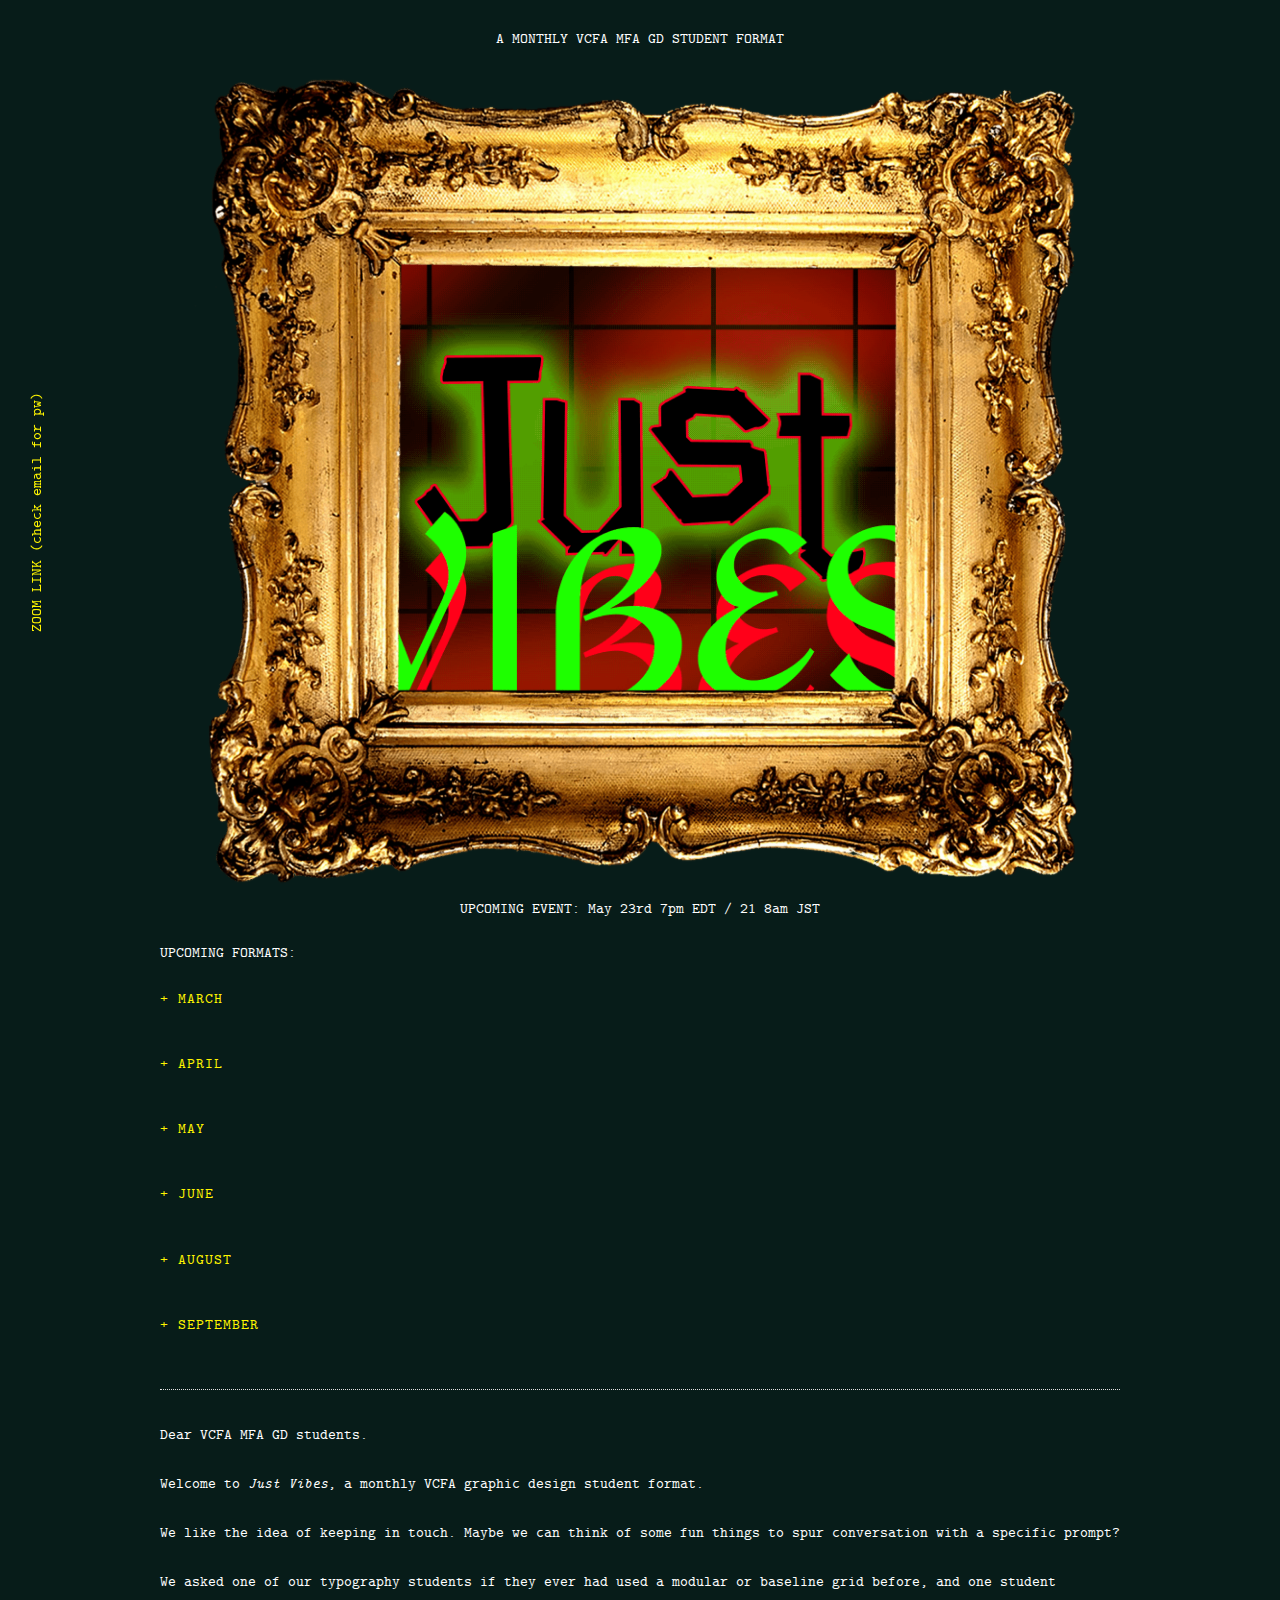
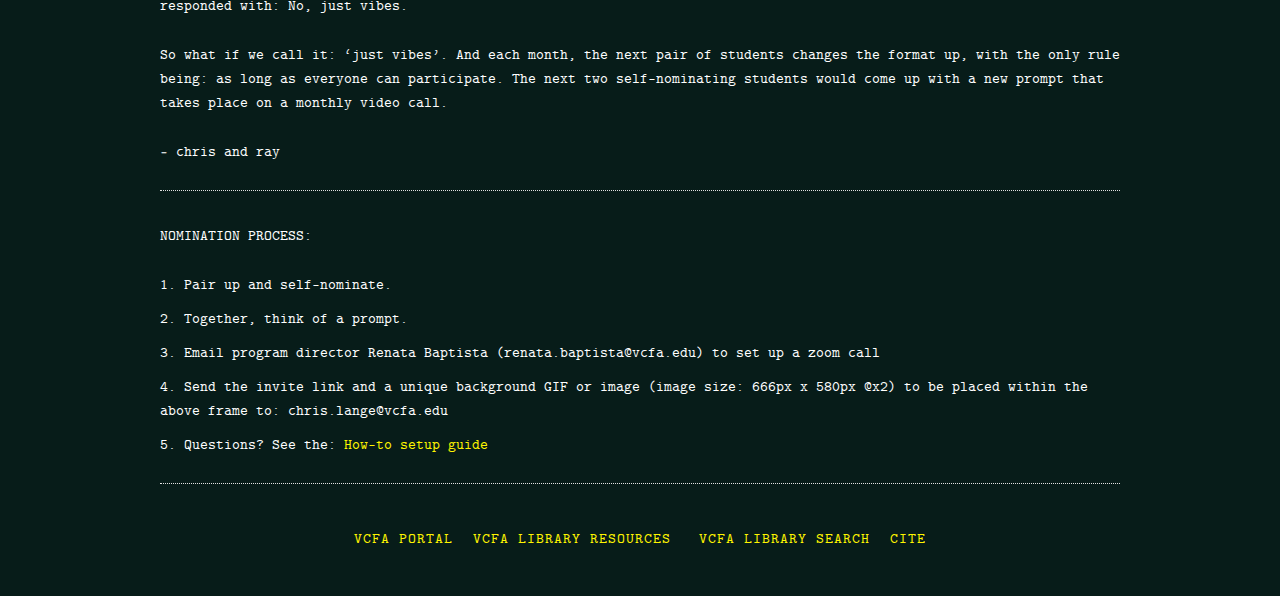
==== commit 1a492fb4: "Update index.html" ====
--- a/index.html
+++ b/index.html
@@ -179,7 +179,7 @@
     <tr>
       <td>May 23rd 7pm EDT / 21 8am JST</td>
       <td>KYLA PAOLUCCI + VIC RODRIGUEZ TANG</td>
-      <p><i>Just Vibes 03</i>:Hey everyone! It's that time of the month again for JUST VIBES. Join Vic Rodriguez Tang and I as we host this next installment for a virtual Dewey Lounge hang complete with a fun card game. Not into that? That’s fine! If you’re familiar with Just Vibes you already know that it’s a place and time where we just vibe. We hope to see you there! —Kyla + Vic</p>
+      <p><i>Just Vibes 03</i>: Hey everyone! It's that time of the month again for JUST VIBES. Join Vic Rodriguez Tang and I as we host this next installment for a virtual Dewey Lounge hang complete with a fun card game. Not into that? That’s fine! If you’re familiar with Just Vibes you already know that it’s a place and time where we just vibe. We hope to see you there! —Kyla + Vic</p>
     </tr>   
   </tbody>
 </table>
